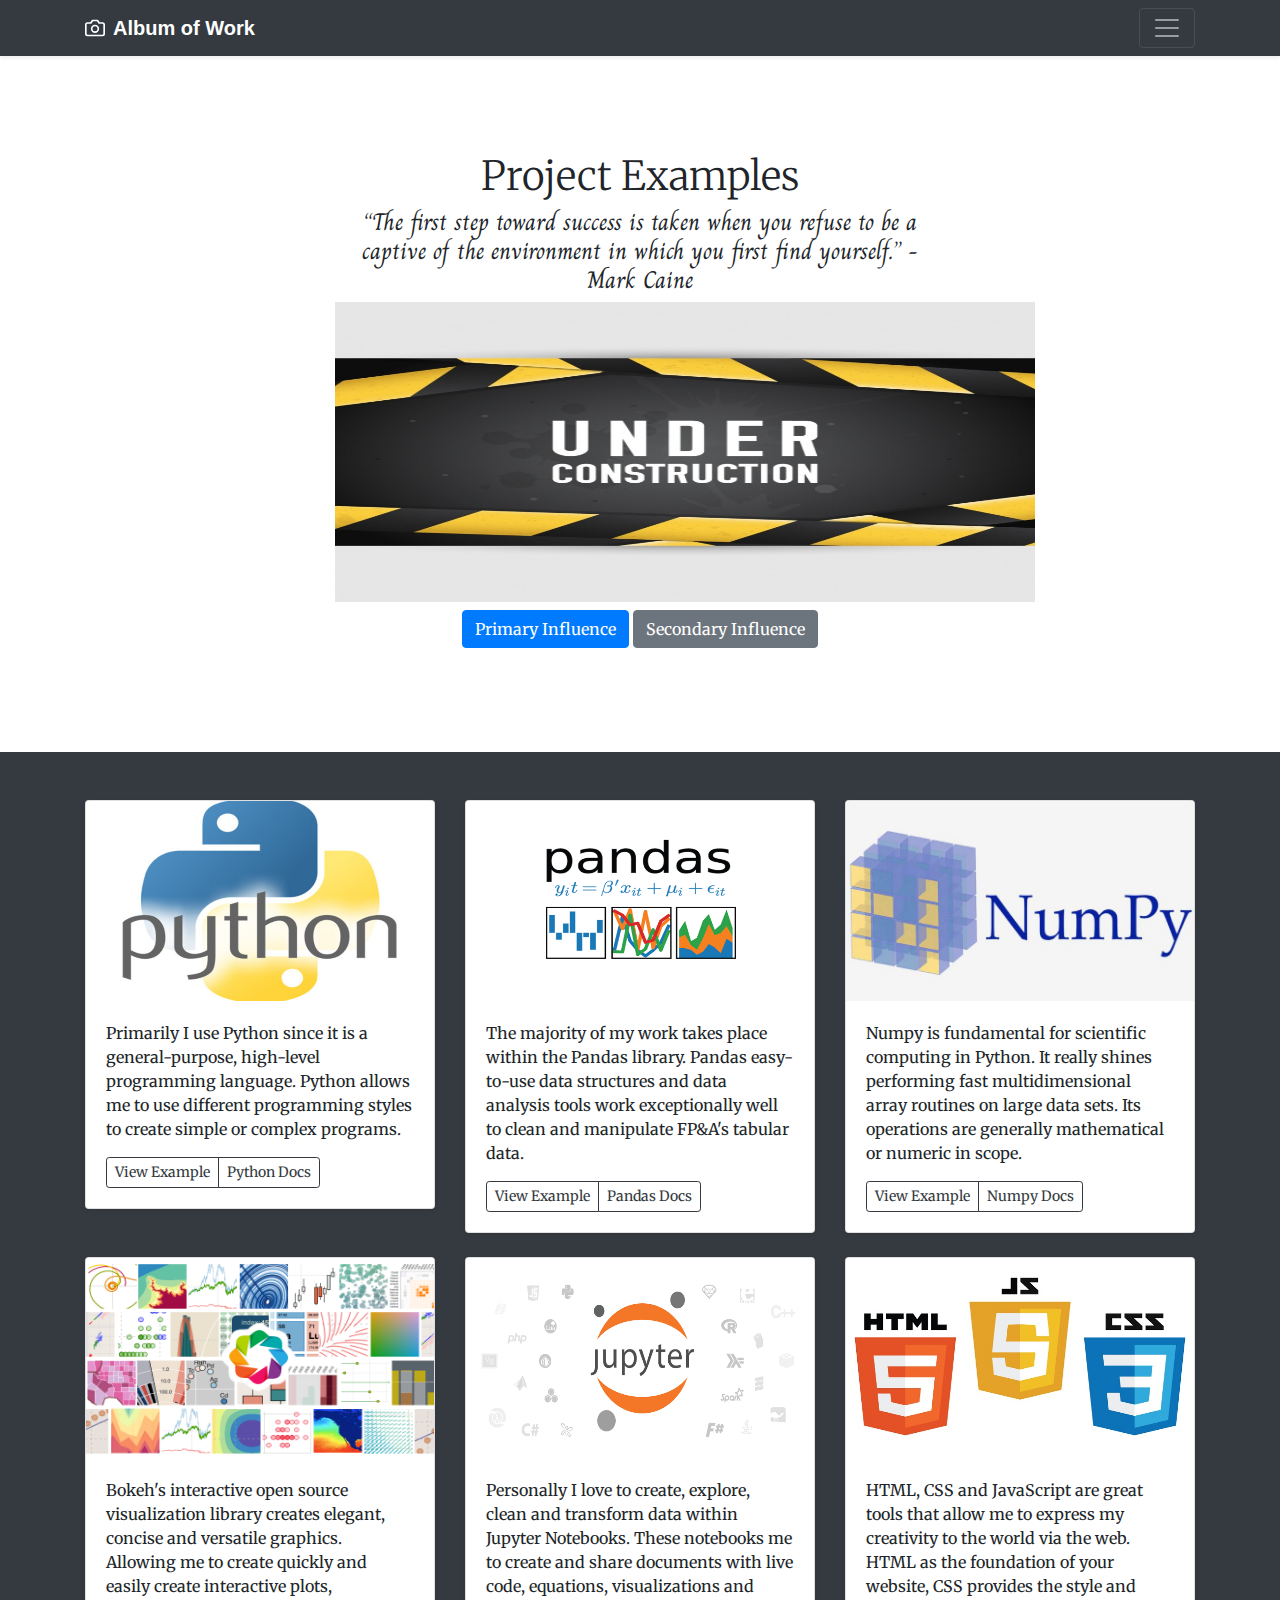
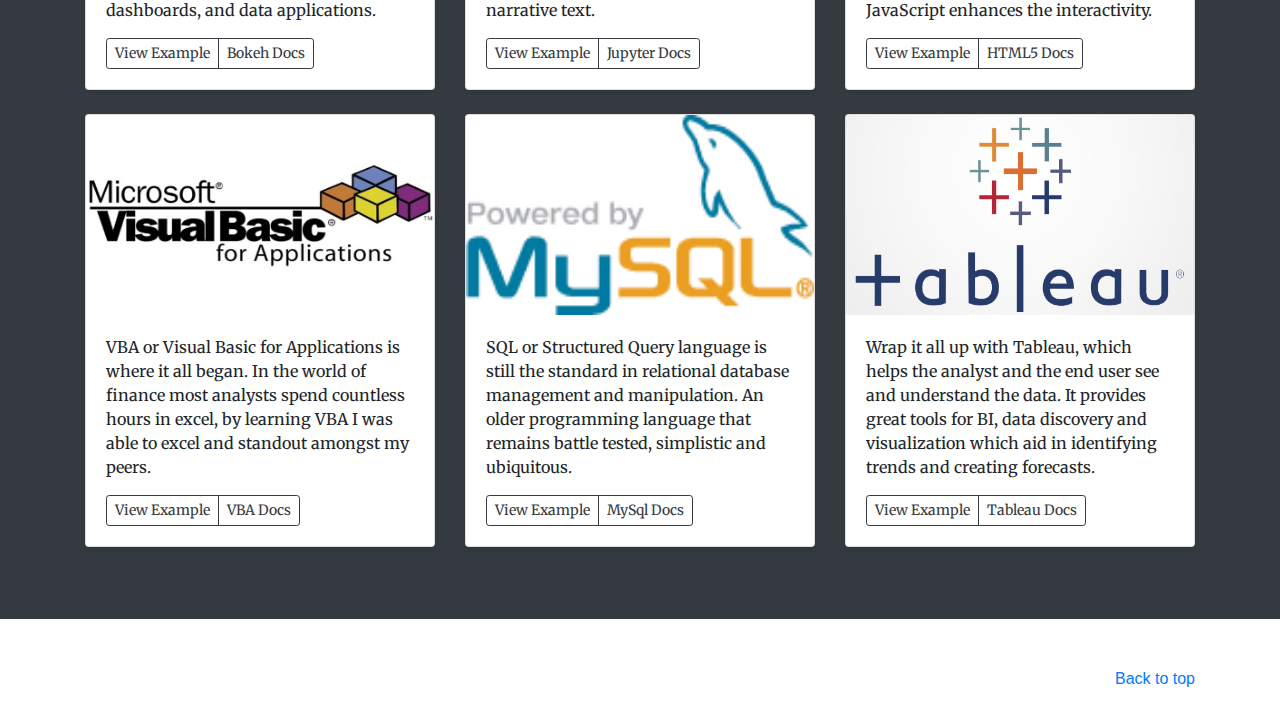
==== index.html @ d519d030 "updated python view example to data" ====
<!doctype html>
<html lang="en">
  <head>
    <meta charset="utf-8">
    <meta name="viewport" content="width=device-width, initial-scale=1, shrink-to-fit=no">
    <meta name="description" content="">
    <meta name="author" content="">
    <link rel="stylesheet" href="https://stackpath.bootstrapcdn.com/bootstrap/4.1.0/css/bootstrap.min.css" integrity="sha384-9gVQ4dYFwwWSjIDZnLEWnxCjeSWFphJiwGPXr1jddIhOegiu1FwO5qRGvFXOdJZ4" crossorigin="anonymous">
    <link rel="icon" href="pics/fp.ico">
    <link href="https://fonts.googleapis.com/css?family=Charm|Merriweather" rel="stylesheet">

    <title>My Example Page</title>

    <!-- Bootstrap core CSS -->
    <link href="css/bootstrap.min.css" rel="stylesheet">

    <!-- Custom styles for this template -->
    <link href="album.css" rel="stylesheet">
  </head>

  <body>

    <header>
      <div class="collapse bg-dark" id="navbarHeader">
        <div class="container">
          <div class="row">
            <div class="col-sm-8 col-md-7 py-4">
              <h4 class="text-white">About Me</h4>
              <p class="text-white">I am efficient, reflexive, tech-savvy financial/data analyst who thrives on creating innovative solutions for inefficient businesses practices.</p>
            </div>
            <div class="col-sm-4 offset-md-1 py-4">
              <h4 class="text-white">Contact Info</h4>
              <ul class="list-unstyled">
                <li><a href="https://www.linkedin.com/in/toddfox1/" target="_blank" class="text-white">LinkedIn</a></li>
                <li><a href="https://github.com/tfox72" target="_blank" class="text-white">Back to GitHub</a></li>
                <li><a href= "mailto: tfox2791@gmail.com" Send Email class="text-white">Email me</a></li>
              </ul>
            </div>
          </div>
        </div>
      </div>
      <div class="navbar navbar-dark bg-dark shadow-sm">
        <div class="container d-flex justify-content-between">
          <a href="#" class="navbar-brand d-flex align-items-center">
            <svg xmlns="http://www.w3.org/2000/svg" width="20" height="20" viewBox="0 0 24 24" fill="none" stroke="currentColor" stroke-width="2" stroke-linecap="round" stroke-linejoin="round" class="mr-2"><path d="M23 19a2 2 0 0 1-2 2H3a2 2 0 0 1-2-2V8a2 2 0 0 1 2-2h4l2-3h6l2 3h4a2 2 0 0 1 2 2z"></path><circle cx="12" cy="13" r="4"></circle></svg>
            <strong>Album of Work</strong>
          </a>
          <button class="navbar-toggler" type="button" data-toggle="collapse" data-target="#navbarHeader" aria-controls="navbarHeader" aria-expanded="false" aria-label="Toggle navigation">
            <span class="navbar-toggler-icon"></span>
          </button>
        </div>
      </div>
    </header>

    <main role="main">

      <section class="jumbotron text-center">
        <div class="container">
          <h1 class="jumbotron-heading">Project Examples</h1>
          <h4 style= "font-family: 'Charm', cursive;"> “The first step toward success is taken when you refuse to be a captive of the environment in which you first find yourself.” - Mark Caine</h4>
          <img src="pics/const.jpg"  style="width:700px;height:300px;" alt="Under Construction">
          <p>
            <a href="https://www.youtube.com/dataschool" role="button" target="_blank" class="btn btn-primary my-2">Primary Influence</a>
            <a href="https://www.youtube.com/channel/UCXbicpVq_ALWG4ijPKsR7ZQ" role="button" target="_blank" class="btn btn-secondary my-2">Secondary Influence</a>
          </p>
        </div>
      </section>

      <div class="album py-5 bg-dark">
        <div class="container">

          <div class="row">
            <div class="col-md-4">
              <div class="card mb-4 shadow-sm">
                <img class="card-img-top" data-src="holder.js/100px225?theme=thumb&bg=55595c&fg=eceeef&text=Thumbnail" src="pics/python.jpeg"  style="width:348px;height:200px;" alt="Card image cap">
                <div class="card-body">
                  <p class="card-text">Primarily I use Python since it is a general-purpose, high-level programming language. Python allows me to use different programming styles to create simple or complex programs.</p>
                  <div class="d-flex justify-content-between align-items-center">
                    <div class="btn-group">
                      <a href="nbHTML/SFPD.html" role="button" class="btn btn-sm btn-outline-dark" tabindex="-1" target="_blank" >View Example</a>
                      <a href="https://www.python.org/" role="button" class="btn btn-sm btn-outline-dark" tabindex="-1" target="_blank" >Python Docs</a>
                    </div>
                  </div>
                </div>
              </div>
            </div>
            <div class="col-md-4">
              <div class="card mb-4 shadow-sm">
                <img class="card-img-top" data-src="holder.js/100px225?theme=thumb&bg=55595c&fg=eceeef&text=Thumbnail" src="pics/pandas.png" style="width:348px;height:200px;" alt="Card image cap">
                <div class="card-body">
                  <p class="card-text">The majority of my work takes place within the Pandas library. Pandas easy-to-use data structures and data analysis tools work exceptionally well to clean and manipulate FP&A's tabular data.</p>
                  <div class="d-flex justify-content-between align-items-center">
                    <div class="btn-group">
                      <a href="https://pandas.pydata.org/" role="button" class="btn btn-sm btn-outline-dark" tabindex="-1" target="_blank" >View Example</a>
                      <a href="https://pandas.pydata.org/" role="button" class="btn btn-sm btn-outline-dark" tabindex="-1" target="_blank" >Pandas Docs</a>
                    </div>
                  </div>
                </div>
              </div>
            </div>
            <div class="col-md-4">
              <div class="card mb-4 shadow-sm">
                <img class="card-img-top" data-src="holder.js/100px225?theme=thumb&bg=55595c&fg=eceeef&text=Thumbnail" src="pics/numpy.png" style="width:348px;height:200px;" alt="Card image cap">
                <div class="card-body">
                  <p class="card-text">Numpy is fundamental for scientific computing in Python. It really shines performing fast multidimensional array routines on large data sets. Its operations are generally mathematical or numeric in scope. </p>
                  <div class="d-flex justify-content-between align-items-center">
                    <div class="btn-group">
                      <a href="http://www.numpy.org/" role="button" class="btn btn-sm btn-outline-dark" tabindex="-1" target="_blank" >View Example</a>
                      <a href="http://www.numpy.org/" role="button" class="btn btn-sm btn-outline-dark" tabindex="-1" target="_blank" >Numpy Docs</a>
                    </div>
                  </div>
                </div>
              </div>
            </div>

            <div class="col-md-4">
              <div class="card mb-4 shadow-sm">
                <img class="card-img-top" data-src="holder.js/100px225?theme=thumb&bg=55595c&fg=eceeef&text=Thumbnail" src="pics/bokeh.png" style="width:348px;height:200px;" alt="Card image cap">
                <div class="card-body">
                  <p class="card-text">Bokeh's interactive open source visualization library creates elegant, concise and versatile graphics. Allowing me to create quickly and easily create interactive plots, dashboards, and data applications.</p>
                  <div class="d-flex justify-content-between align-items-center">
                    <div class="btn-group">
                      <a href="https://bokeh.pydata.org/en/latest/" role="button" class="btn btn-sm btn-outline-dark" tabindex="-1" target="_blank" >View Example</a>
                      <a href="https://bokeh.pydata.org/en/latest/" role="button" class="btn btn-sm btn-outline-dark" tabindex="-1" target="_blank" >Bokeh Docs</a>
                    </div>
                  </div>
                </div>
              </div>
            </div>
            <div class="col-md-4">
              <div class="card mb-4 shadow-sm">
                <img class="card-img-top" data-src="holder.js/100px225?theme=thumb&bg=55595c&fg=eceeef&text=Thumbnail" src="pics/jupyter.png" style="width:348px;height:200px;" alt="Card image cap">
                <div class="card-body">
                  <p class="card-text">Personally I love to create, explore, clean and transform data within Jupyter Notebooks. These notebooks me to create and share documents with live code, equations, visualizations and narrative text.</p>
                  <div class="d-flex justify-content-between align-items-center">
                    <div class="btn-group">
                      <a href="https://jupyter.org/" role="button" class="btn btn-sm btn-outline-dark" tabindex="-1" target="_blank" >View Example</a>
                      <a href="https://jupyter.org/" role="button" class="btn btn-sm btn-outline-dark" tabindex="-1" target="_blank" >Jupyter Docs</a>
                    </div>
                  </div>
                </div>
              </div>
            </div>
            <div class="col-md-4">
              <div class="card mb-4 shadow-sm">
                <img class="card-img-top" data-src="holder.js/100px225?theme=thumb&bg=55595c&fg=eceeef&text=Thumbnail" src="pics/html.jpg" style="width:348px;height:200px;" alt="Card image cap">
                <div class="card-body">
                  <p class="card-text">HTML, CSS and JavaScript are great tools that allow me to express my creativity to the world via the web. HTML as the foundation of your website, CSS provides the style and JavaScript enhances the interactivity.</p>
                  <div class="d-flex justify-content-between align-items-center">
                    <div class="btn-group">
                      <a href="https://www.w3.org/Consortium/siteindex.html#technologies" role="button" class="btn btn-sm btn-outline-dark" tabindex="-1" target="_blank" >View Example</a>
                      <a href="https://www.w3.org/Consortium/siteindex.html#technologies" role="button" class="btn btn-sm btn-outline-dark" tabindex="-1" target="_blank" >HTML5 Docs</a>
                    </div>
                  </div>
                </div>
              </div>
            </div>

            <div class="col-md-4">
              <div class="card mb-4 shadow-sm">
                <img class="card-img-top" data-src="holder.js/100px225?theme=thumb&bg=55595c&fg=eceeef&text=Thumbnail" src="pics/vba.jpg" style="width:348px;height:200px;" alt="Card image cap">
                <div class="card-body">
                  <p class="card-text">VBA or Visual Basic for Applications is where it all began. In the world of finance most analysts spend countless hours in excel, by learning VBA I was able to excel and standout amongst my peers.</p>
                  <div class="d-flex justify-content-between align-items-center">
                    <div class="btn-group">
                      <a href="https://docs.microsoft.com/en-us/dotnet/visual-basic/" role="button" class="btn btn-sm btn-outline-dark" tabindex="-1" target="_blank" >View Example</a>
                      <a href="https://docs.microsoft.com/en-us/dotnet/visual-basic/" role="button" class="btn btn-sm btn-outline-dark" tabindex="-1" target="_blank" >VBA Docs</a>
                    </div>
                  </div>
                </div>
              </div>
            </div>
            <div class="col-md-4">
              <div class="card mb-4 shadow-sm">
                <img class="card-img-top" data-src="holder.js/100px225?theme=thumb&bg=55595c&fg=eceeef&text=Thumbnail" src="pics/sql.png" style="width:348px;height:200px;" alt="Card image cap">
                <div class="card-body">
                  <p class="card-text">SQL or Structured Query language is still the standard in relational database management and manipulation. An older programming language that remains battle tested, simplistic and ubiquitous. </p>
                  <div class="d-flex justify-content-between align-items-center">
                    <div class="btn-group">
                      <a href="https://dev.mysql.com/doc/" role="button" class="btn btn-sm btn-outline-dark" tabindex="-1" target="_blank" >View Example</a>
                      <a href="https://dev.mysql.com/doc/" role="button" class="btn btn-sm btn-outline-dark" tabindex="-1" target="_blank" >MySql Docs</a>
                    </div>
                  </div>
                </div>
              </div>
            </div>
            <div class="col-md-4">
              <div class="card mb-4 shadow-sm">
                <img class="card-img-top" data-src="holder.js/100px225?theme=thumb&bg=55595c&fg=eceeef&text=Thumbnail" src="pics/tableau.png" style="width:348px;height:200px;" alt="Card image cap">
                <div class="card-body">
                  <p class="card-text">Wrap it all up with Tableau, which helps the analyst and the end user see and understand the data. It provides great tools for BI, data discovery and visualization which aid in identifying  trends and creating forecasts. </p>
                  <div class="d-flex justify-content-between align-items-center">
                    <div class="btn-group">
                      <a href="https://www.tableau.com/" role="button" class="btn btn-sm btn-outline-dark" tabindex="-1" target="_blank" >View Example</a>
                      <a href="https://www.tableau.com/" role="button" class="btn btn-sm btn-outline-dark" tabindex="-1" target="_blank" >Tableau Docs</a>
                    </div>
                  </div>
                </div>
              </div>
            </div>
          </div>
        </div>
      </div>

    </main>

    <footer class="text-muted">
      <div class="container">
        <p class="float-right">
          <a href="#">Back to top</a>
      </div>
    </footer>

    <!-- Bootstrap core JavaScript
    ================================================== -->
    <!-- Placed at the end of the document so the pages load faster -->
    <script src="https://code.jquery.com/jquery-3.3.1.slim.min.js" integrity="sha384-q8i/X+965DzO0rT7abK41JStQIAqVgRVzpbzo5smXKp4YfRvH+8abtTE1Pi6jizo" crossorigin="anonymous"></script>
    <script>window.jQuery || document.write('<script src="../../../../assets/js/vendor/jquery-slim.min.js"><\/script>')</script>
    <script src="vendor/popper.min.js"></script>
    <script src="js/bootstrap.min.js"></script>
    <script src="vendor/holder.min.js"></script>


  </body>
</html>
---- album.css ----
:root {
  --jumbotron-padding-y: 3rem;
}

.jumbotron {
  padding-top: var(--jumbotron-padding-y);
  padding-bottom: var(--jumbotron-padding-y);
  margin-bottom: 0;
  background-color: #fff;
}
@media (min-width: 768px) {
  .jumbotron {
    padding-top: calc(var(--jumbotron-padding-y) * 2);
    padding-bottom: calc(var(--jumbotron-padding-y) * 2);
  }
}

.jumbotron p:last-child {
  margin-bottom: 0;
}

.jumbotron-heading {
  font-weight: 300;
}

.jumbotron .container {
  max-width: 40rem;
}

footer {
  padding-top: 3rem;
  padding-bottom: 3rem;
}

footer p {
  margin-bottom: .25rem;
}

.box-shadow { box-shadow: 0 .25rem .75rem rgba(0, 0, 0, .05); }

main {
  font-family: 'Charm', cursive;
  font-family: 'Merriweather', serif;
}

section {
  background-image: url("pics/back.png");
  background-repeat: no-repeat;
  background-position: center;
}
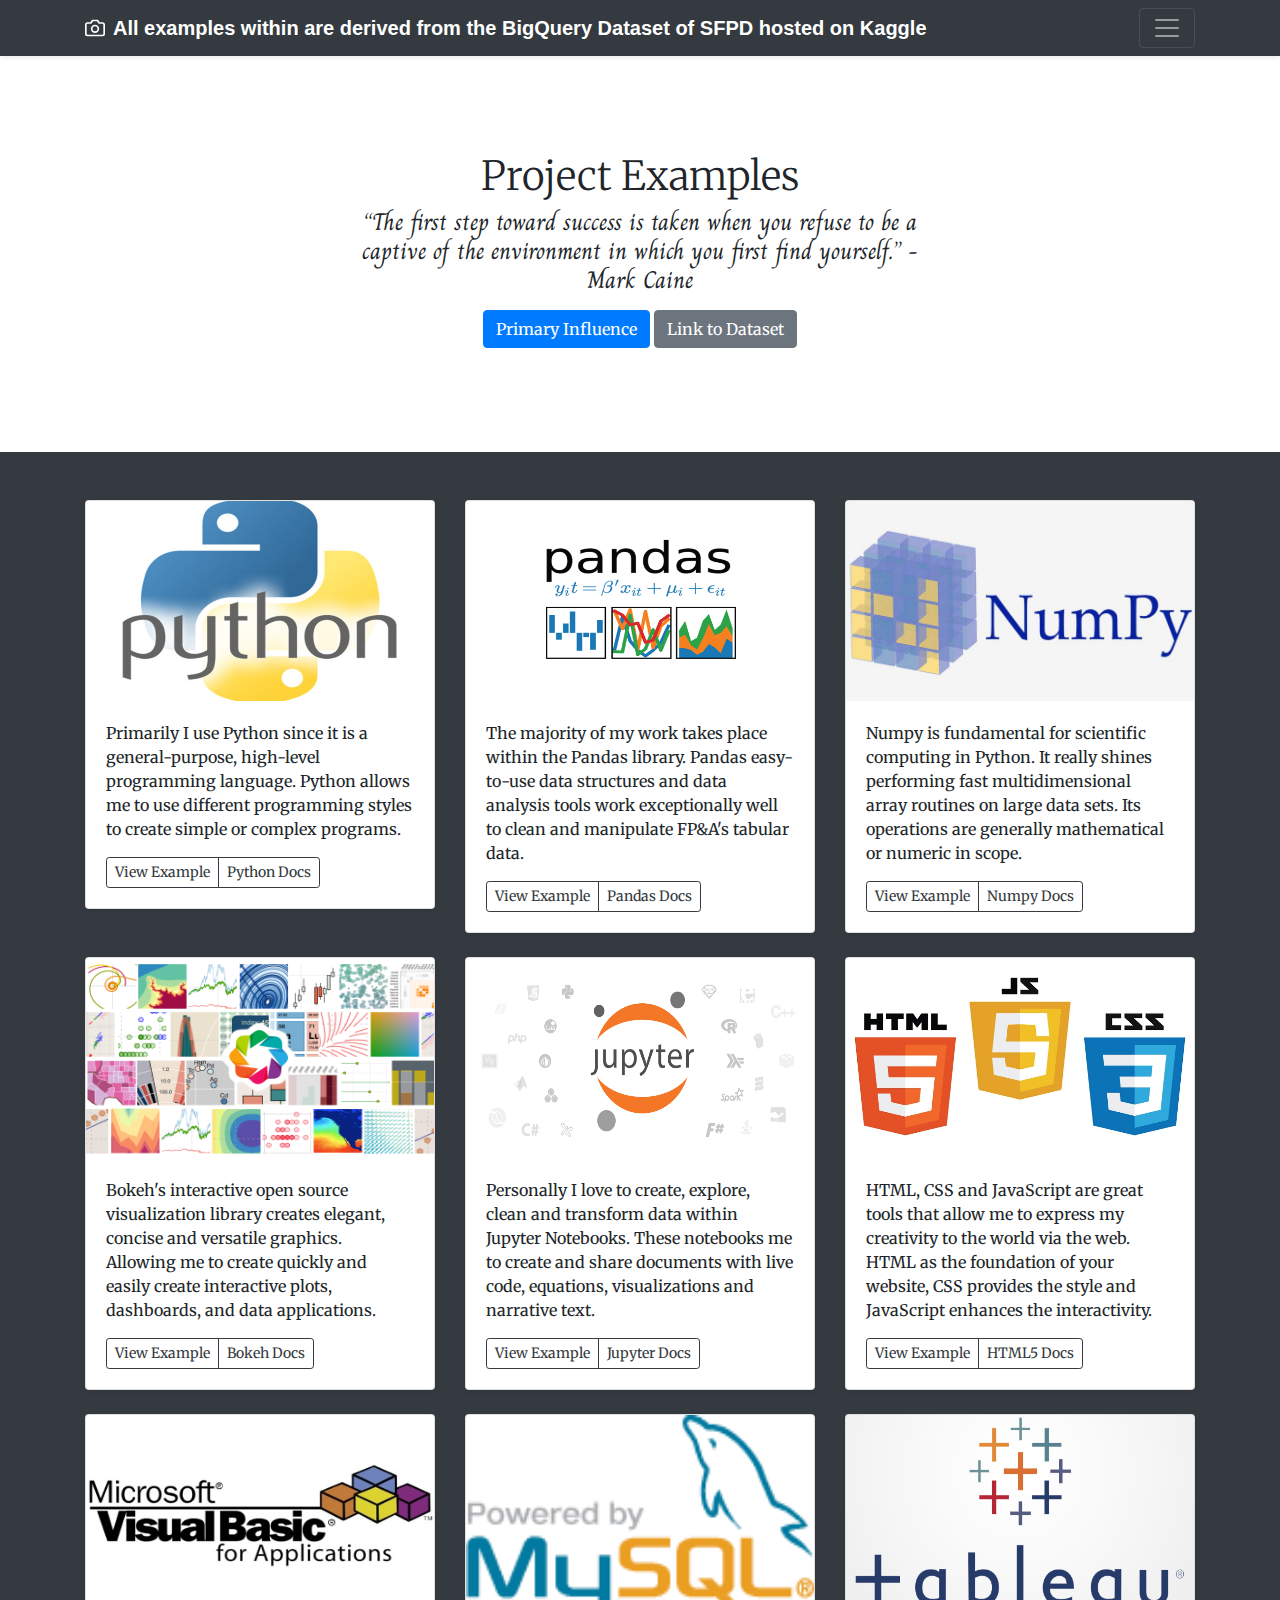
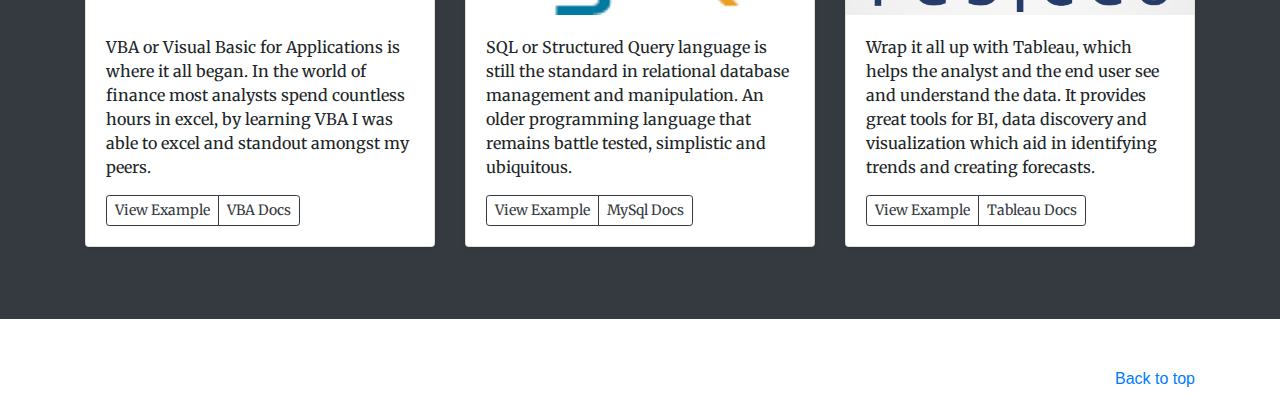
==== commit 36cfbdcb: "Add files via upload" ====
--- a/index.html
+++ b/index.html
@@ -32,7 +32,7 @@
               <h4 class="text-white">Contact Info</h4>
               <ul class="list-unstyled">
                 <li><a href="https://www.linkedin.com/in/toddfox1/" target="_blank" class="text-white">LinkedIn</a></li>
-                <li><a href="https://github.com/tfox72" target="_blank" class="text-white">Back to GitHub</a></li>
+                <li><a href="https://github.com/tfox72" target="_blank" class="text-white">Github</a></li>
                 <li><a href= "mailto: tfox2791@gmail.com" Send Email class="text-white">Email me</a></li>
               </ul>
             </div>
@@ -43,7 +43,7 @@
         <div class="container d-flex justify-content-between">
           <a href="#" class="navbar-brand d-flex align-items-center">
             <svg xmlns="http://www.w3.org/2000/svg" width="20" height="20" viewBox="0 0 24 24" fill="none" stroke="currentColor" stroke-width="2" stroke-linecap="round" stroke-linejoin="round" class="mr-2"><path d="M23 19a2 2 0 0 1-2 2H3a2 2 0 0 1-2-2V8a2 2 0 0 1 2-2h4l2-3h6l2 3h4a2 2 0 0 1 2 2z"></path><circle cx="12" cy="13" r="4"></circle></svg>
-            <strong>Album of Work</strong>
+            <strong>All examples within are derived from the BigQuery Dataset of SFPD hosted on Kaggle </strong>
           </a>
           <button class="navbar-toggler" type="button" data-toggle="collapse" data-target="#navbarHeader" aria-controls="navbarHeader" aria-expanded="false" aria-label="Toggle navigation">
             <span class="navbar-toggler-icon"></span>
@@ -58,10 +58,9 @@
         <div class="container">
           <h1 class="jumbotron-heading">Project Examples</h1>
           <h4 style= "font-family: 'Charm', cursive;"> “The first step toward success is taken when you refuse to be a captive of the environment in which you first find yourself.” - Mark Caine</h4>
-          <img src="pics/const.jpg"  style="width:700px;height:300px;" alt="Under Construction">
           <p>
             <a href="https://www.youtube.com/dataschool" role="button" target="_blank" class="btn btn-primary my-2">Primary Influence</a>
-            <a href="https://www.youtube.com/channel/UCXbicpVq_ALWG4ijPKsR7ZQ" role="button" target="_blank" class="btn btn-secondary my-2">Secondary Influence</a>
+            <a href="https://www.kaggle.com/datasf/san-francisco/home" role="button" target="_blank" class="btn btn-secondary my-2">Link to Dataset</a>
           </p>
         </div>
       </section>
@@ -77,7 +76,7 @@
                   <p class="card-text">Primarily I use Python since it is a general-purpose, high-level programming language. Python allows me to use different programming styles to create simple or complex programs.</p>
                   <div class="d-flex justify-content-between align-items-center">
                     <div class="btn-group">
-                      <a href="nbHTML/SFPD.html" role="button" class="btn btn-sm btn-outline-dark" tabindex="-1" target="_blank" >View Example</a>
+                      <a href="SFPD.html" role="button" class="btn btn-sm btn-outline-dark" tabindex="-1" target="_blank" >View Example</a>
                       <a href="https://www.python.org/" role="button" class="btn btn-sm btn-outline-dark" tabindex="-1" target="_blank" >Python Docs</a>
                     </div>
                   </div>
@@ -91,7 +90,7 @@
                   <p class="card-text">The majority of my work takes place within the Pandas library. Pandas easy-to-use data structures and data analysis tools work exceptionally well to clean and manipulate FP&A's tabular data.</p>
                   <div class="d-flex justify-content-between align-items-center">
                     <div class="btn-group">
-                      <a href="https://pandas.pydata.org/" role="button" class="btn btn-sm btn-outline-dark" tabindex="-1" target="_blank" >View Example</a>
+                      <a href="SFPD_Pandas.html" role="button" class="btn btn-sm btn-outline-dark" tabindex="-1" target="_blank" >View Example</a>
                       <a href="https://pandas.pydata.org/" role="button" class="btn btn-sm btn-outline-dark" tabindex="-1" target="_blank" >Pandas Docs</a>
                     </div>
                   </div>
@@ -120,7 +119,7 @@
                   <p class="card-text">Bokeh's interactive open source visualization library creates elegant, concise and versatile graphics. Allowing me to create quickly and easily create interactive plots, dashboards, and data applications.</p>
                   <div class="d-flex justify-content-between align-items-center">
                     <div class="btn-group">
-                      <a href="https://bokeh.pydata.org/en/latest/" role="button" class="btn btn-sm btn-outline-dark" tabindex="-1" target="_blank" >View Example</a>
+                      <a href="SFPD_BOKEH.html" role="button" class="btn btn-sm btn-outline-dark" tabindex="-1" target="_blank" >View Example</a>
                       <a href="https://bokeh.pydata.org/en/latest/" role="button" class="btn btn-sm btn-outline-dark" tabindex="-1" target="_blank" >Bokeh Docs</a>
                     </div>
                   </div>
@@ -216,9 +215,9 @@
     <!-- Placed at the end of the document so the pages load faster -->
     <script src="https://code.jquery.com/jquery-3.3.1.slim.min.js" integrity="sha384-q8i/X+965DzO0rT7abK41JStQIAqVgRVzpbzo5smXKp4YfRvH+8abtTE1Pi6jizo" crossorigin="anonymous"></script>
     <script>window.jQuery || document.write('<script src="../../../../assets/js/vendor/jquery-slim.min.js"><\/script>')</script>
-    <script src="vendor/popper.min.js"></script>
-    <script src="js/bootstrap.min.js"></script>
-    <script src="vendor/holder.min.js"></script>
+    <script src="../../../../assets/js/vendor/popper.min.js"></script>
+    <script src="../../../../dist/js/bootstrap.min.js"></script>
+    <script src="../../../../assets/js/vendor/holder.min.js"></script>
 
 
   </body>
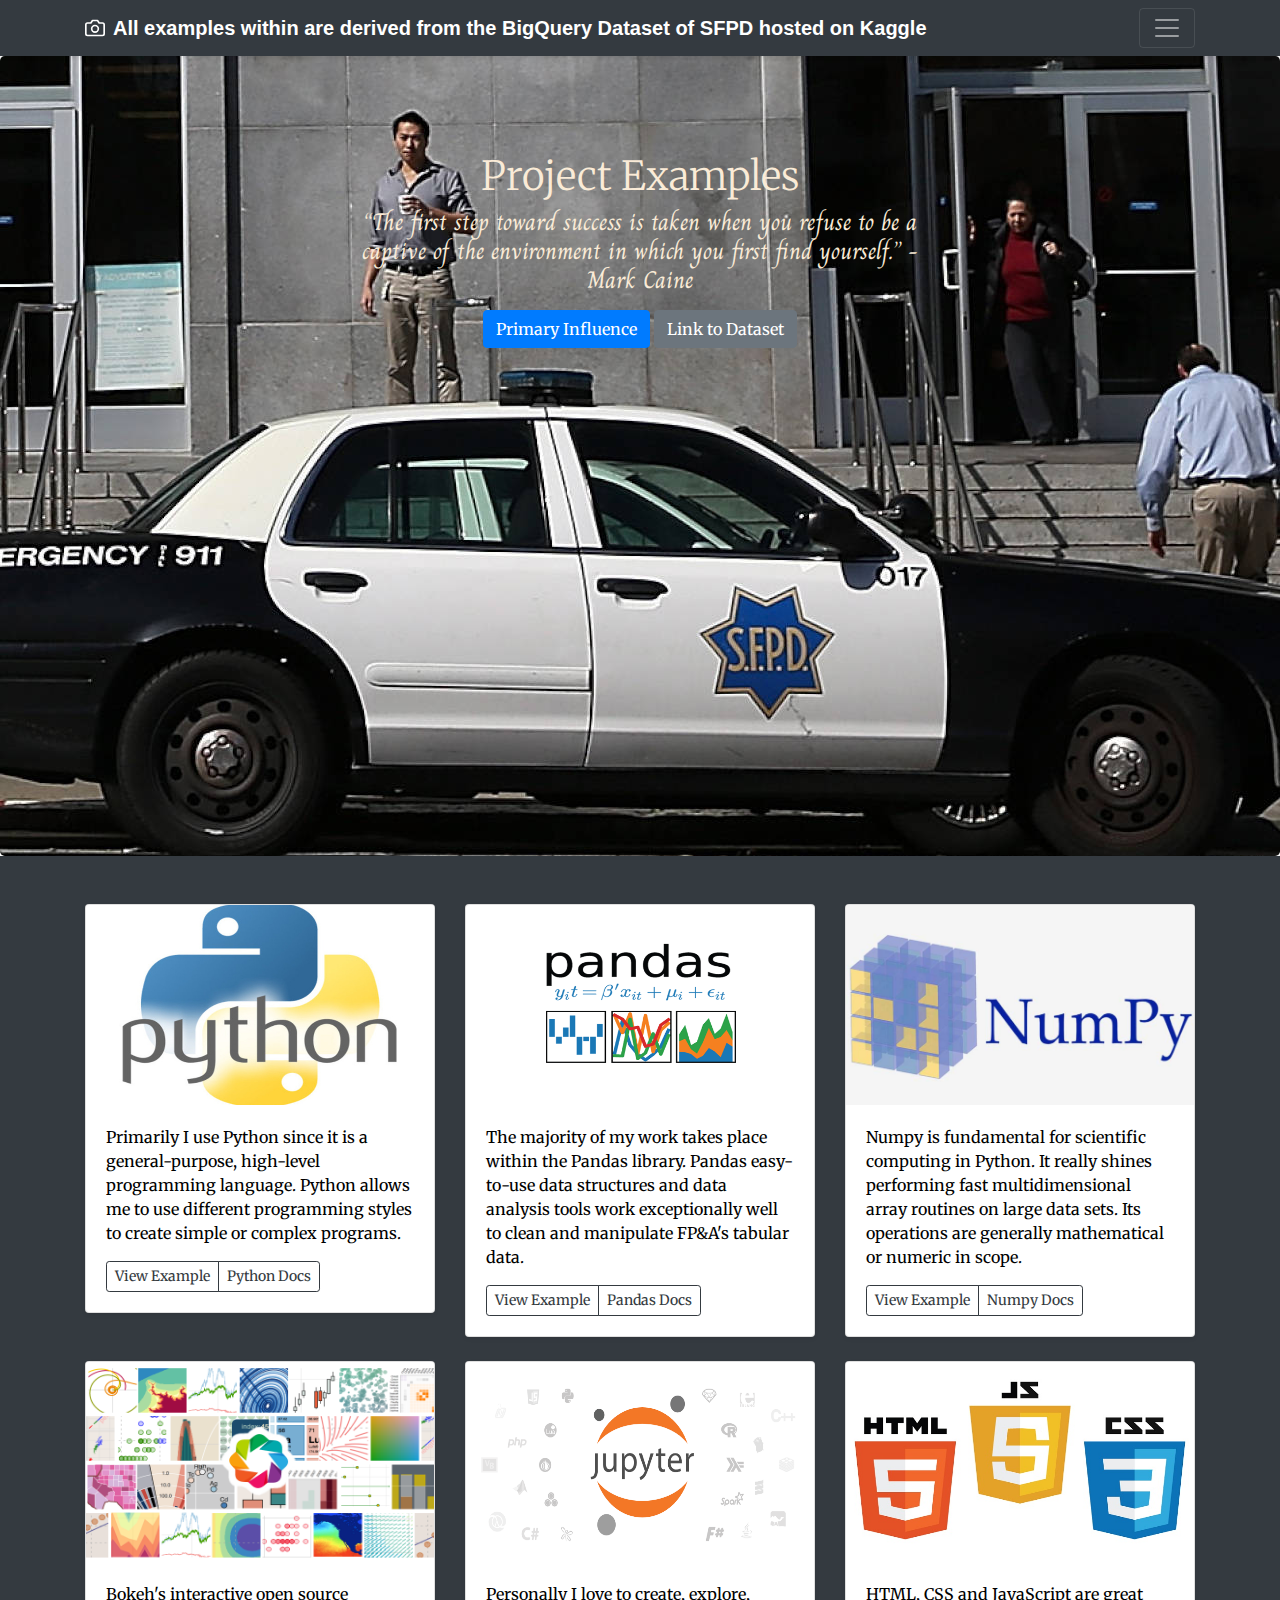
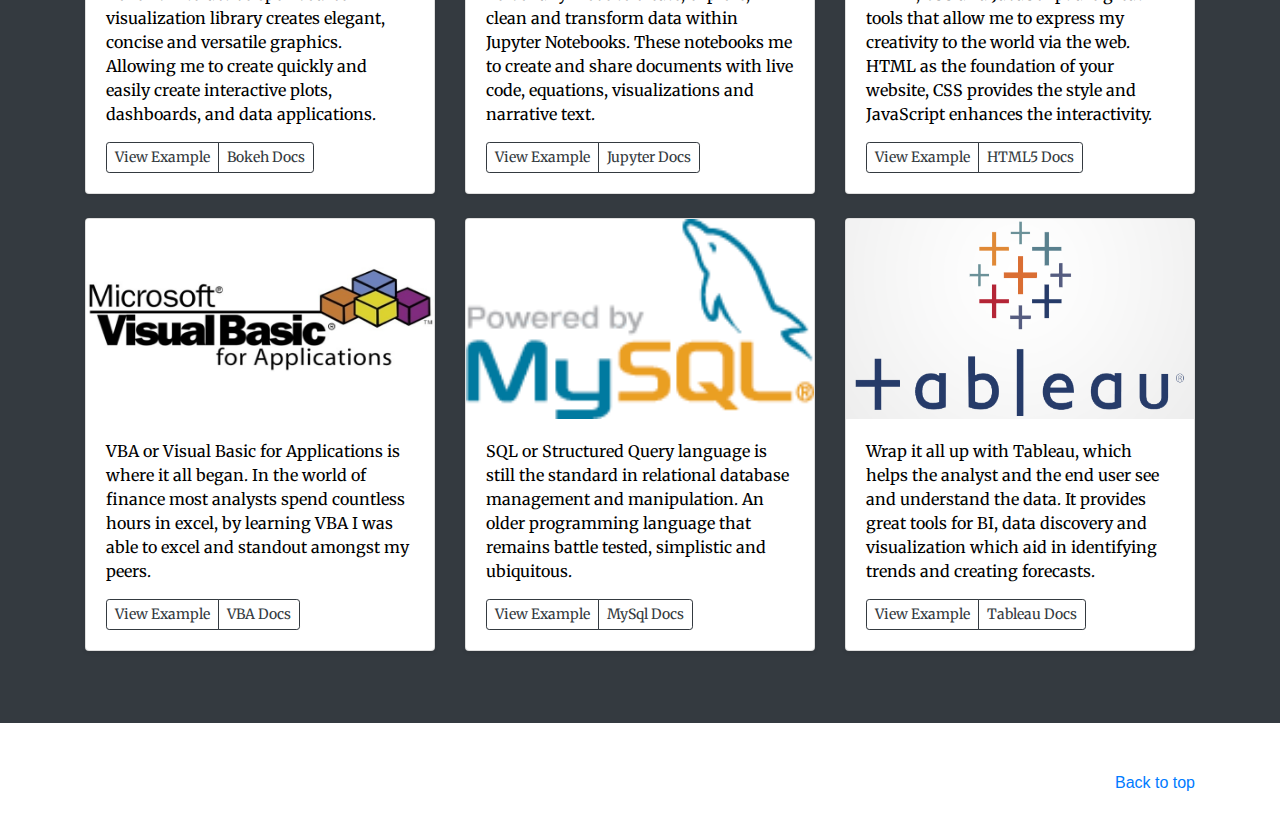
==== commit fd5b748a: "Update index.html" ====
--- a/index.html
+++ b/index.html
@@ -76,7 +76,7 @@
                   <p class="card-text">Primarily I use Python since it is a general-purpose, high-level programming language. Python allows me to use different programming styles to create simple or complex programs.</p>
                   <div class="d-flex justify-content-between align-items-center">
                     <div class="btn-group">
-                      <a href="SFPD.html" role="button" class="btn btn-sm btn-outline-dark" tabindex="-1" target="_blank" >View Example</a>
+                      <a href="nbHTML/SFPD.html" role="button" class="btn btn-sm btn-outline-dark" tabindex="-1" target="_blank" >View Example</a>
                       <a href="https://www.python.org/" role="button" class="btn btn-sm btn-outline-dark" tabindex="-1" target="_blank" >Python Docs</a>
                     </div>
                   </div>
@@ -90,7 +90,7 @@
                   <p class="card-text">The majority of my work takes place within the Pandas library. Pandas easy-to-use data structures and data analysis tools work exceptionally well to clean and manipulate FP&A's tabular data.</p>
                   <div class="d-flex justify-content-between align-items-center">
                     <div class="btn-group">
-                      <a href="SFPD_Pandas.html" role="button" class="btn btn-sm btn-outline-dark" tabindex="-1" target="_blank" >View Example</a>
+                      <a href="nbHTML/SFPD_Pandas.html" role="button" class="btn btn-sm btn-outline-dark" tabindex="-1" target="_blank" >View Example</a>
                       <a href="https://pandas.pydata.org/" role="button" class="btn btn-sm btn-outline-dark" tabindex="-1" target="_blank" >Pandas Docs</a>
                     </div>
                   </div>
@@ -119,7 +119,7 @@
                   <p class="card-text">Bokeh's interactive open source visualization library creates elegant, concise and versatile graphics. Allowing me to create quickly and easily create interactive plots, dashboards, and data applications.</p>
                   <div class="d-flex justify-content-between align-items-center">
                     <div class="btn-group">
-                      <a href="SFPD_BOKEH.html" role="button" class="btn btn-sm btn-outline-dark" tabindex="-1" target="_blank" >View Example</a>
+                      <a href="nbHTML/SFPD_BOKEH.html" role="button" class="btn btn-sm btn-outline-dark" tabindex="-1" target="_blank" >View Example</a>
                       <a href="https://bokeh.pydata.org/en/latest/" role="button" class="btn btn-sm btn-outline-dark" tabindex="-1" target="_blank" >Bokeh Docs</a>
                     </div>
                   </div>
@@ -215,9 +215,9 @@
     <!-- Placed at the end of the document so the pages load faster -->
     <script src="https://code.jquery.com/jquery-3.3.1.slim.min.js" integrity="sha384-q8i/X+965DzO0rT7abK41JStQIAqVgRVzpbzo5smXKp4YfRvH+8abtTE1Pi6jizo" crossorigin="anonymous"></script>
     <script>window.jQuery || document.write('<script src="../../../../assets/js/vendor/jquery-slim.min.js"><\/script>')</script>
-    <script src="../../../../assets/js/vendor/popper.min.js"></script>
-    <script src="../../../../dist/js/bootstrap.min.js"></script>
-    <script src="../../../../assets/js/vendor/holder.min.js"></script>
+    <script src="/vendor/popper.min.js"></script>
+    <script src="/js/bootstrap.min.js"></script>
+    <script src="/vendor/holder.min.js"></script>
 
 
   </body>
--- a/album.css
+++ b/album.css
@@ -41,10 +41,47 @@
 main {
   font-family: 'Charm', cursive;
   font-family: 'Merriweather', serif;
+  color: black;
+  font-style: font-effect-3d
 }
 
 section {
-  background-image: url("pics/back.png");
+  background-image: url("/pics/t.jpg");
   background-repeat: no-repeat;
-  background-position: center;
+  background-position: center ;
+  height: 800px;
+  color: antiquewhite
 }
+
+h2 {
+  font-family: 'Charm', cursive, "Century Gothic", CenturyGothic, "AppleGothic", sans-serif;
+  font-size: 20px;
+  padding: 60px 30px;
+  text-align: center;
+  text-transform: uppercase;
+  text-rendering: optimizeLegibility;
+}
+h2.elegantshadow {
+  color: #131313;
+  background-color: #e7e5e4;
+  letter-spacing: 0.15em;
+  text-shadow: 1px -1px 0 #767676, -1px 2px 1px #737272, -2px 4px 1px #767474, -3px 6px 1px #787777, -4px 8px 1px #7b7a7a, -5px 10px 1px #7f7d7d, -6px 12px 1px #828181, -7px 14px 1px #868585, -8px 16px 1px #8b8a89, -9px 18px 1px #8f8e8d, -10px 20px 1px #949392, -11px 22px 1px #999897, -12px 24px 1px #9e9c9c, -13px 26px 1px #a3a1a1, -14px 28px 1px #a8a6a6, -15px 30px 1px #adabab, -16px 32px 1px #b2b1b0, -17px 34px 1px #b7b6b5, -18px 36px 1px #bcbbba, -19px 38px 1px #c1bfbf, -20px 40px 1px #c6c4c4, -21px 42px 1px #cbc9c8, -22px 44px 1px #cfcdcd, -23px 46px 1px #d4d2d1, -24px 48px 1px #d8d6d5, -25px 50px 1px #dbdad9, -26px 52px 1px #dfdddc, -27px 54px 1px #e2e0df, -28px 56px 1px #e4e3e2;
+}
+h2.deepshadow {
+  color: #e0dfdc;
+  background-color: #333;
+  letter-spacing: 0.1em;
+  text-shadow: 0 -1px 0 #fff, 0 1px 0 #2e2e2e, 0 2px 0 #2c2c2c, 0 3px 0 #2a2a2a, 0 4px 0 #282828, 0 5px 0 #262626, 0 6px 0 #242424, 0 7px 0 #222, 0 8px 0 #202020, 0 9px 0 #1e1e1e, 0 10px 0 #1c1c1c, 0 11px 0 #1a1a1a, 0 12px 0 #181818, 0 13px 0 #161616, 0 14px 0 #141414, 0 15px 0 #121212, 0 22px 30px rgba(0, 0, 0, 0.9);
+}
+h2.insetshadow {
+  color: #202020;
+  background-color: #2d2d2d;
+  letter-spacing: 0.1em;
+  text-shadow: -1px -1px 1px #111, 2px 2px 1px #363636;
+}
+h2.retroshadow {
+  color: #2c2c2c;
+  background-color: #d5d5d5;
+  letter-spacing: 0.05em;
+  text-shadow: 4px 4px 0px #d5d5d5, 7px 7px 0px rgba(0, 0, 0, 0.2);
+}
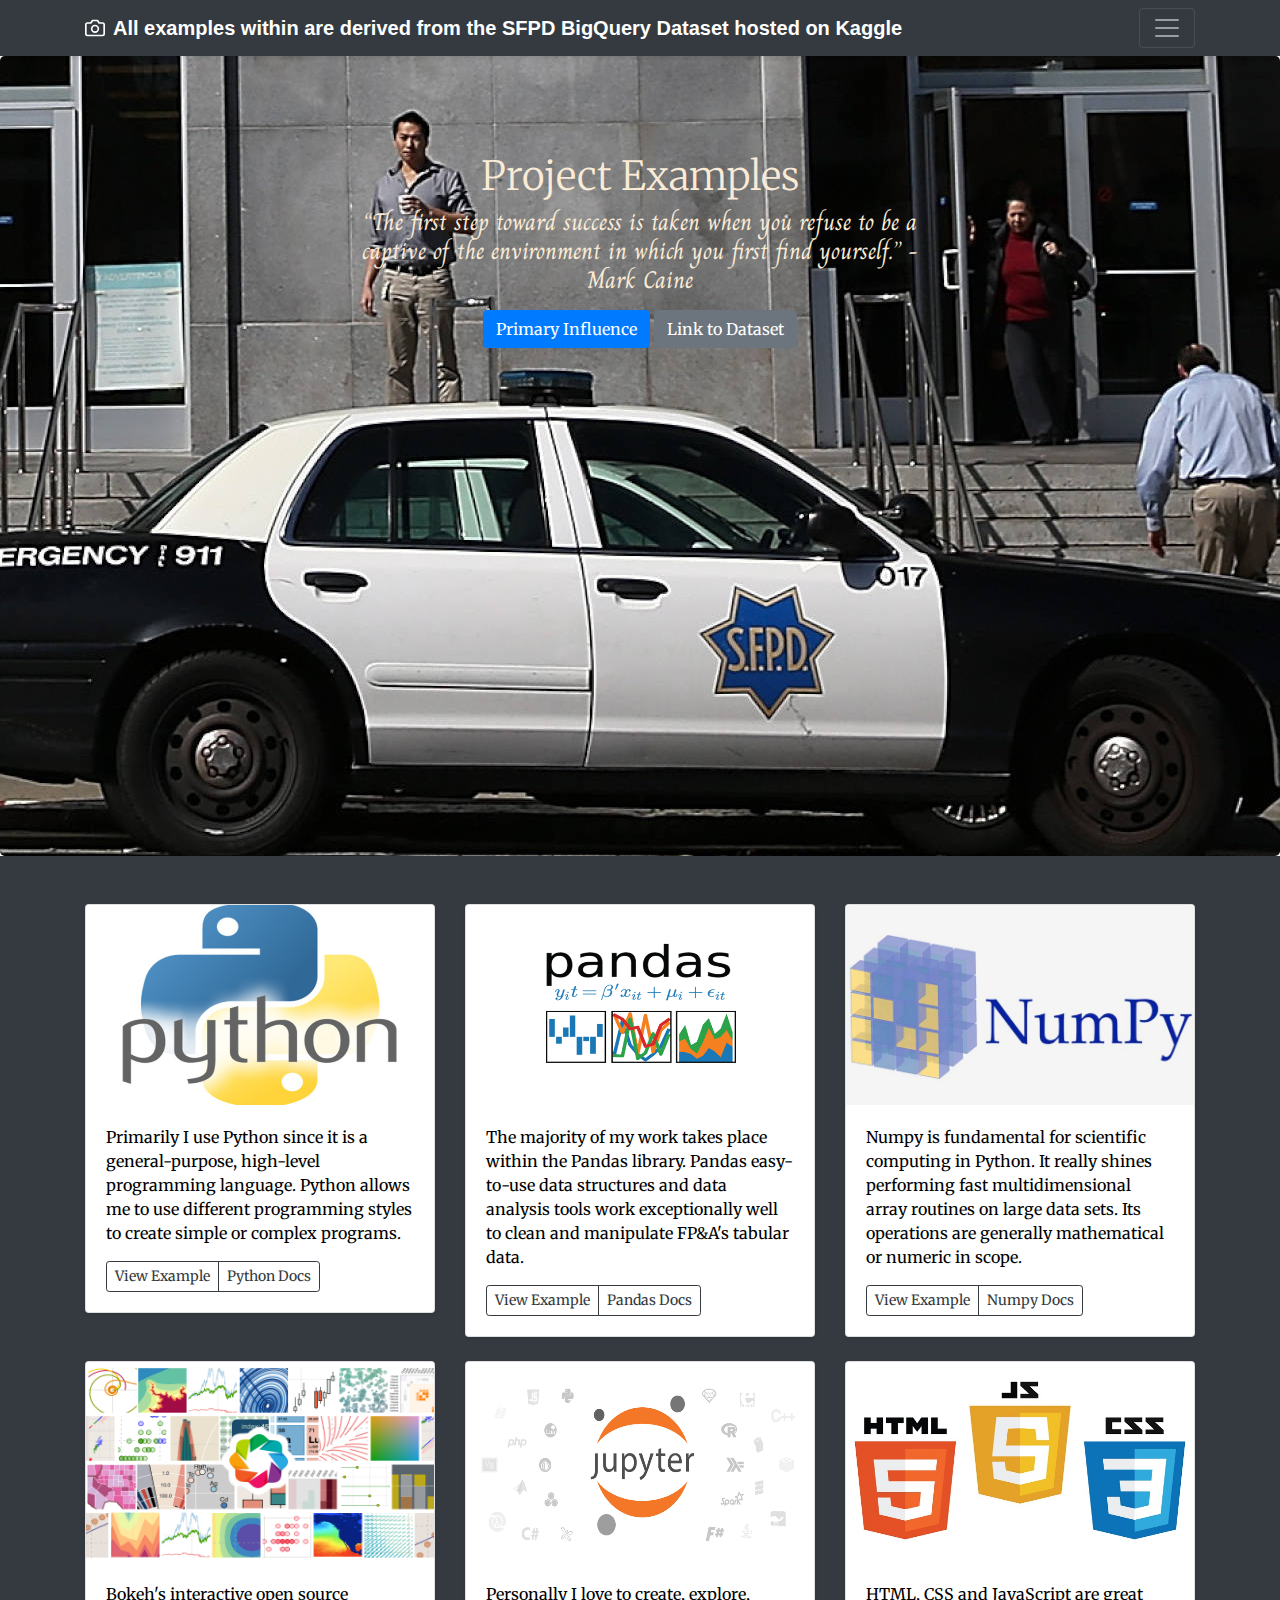
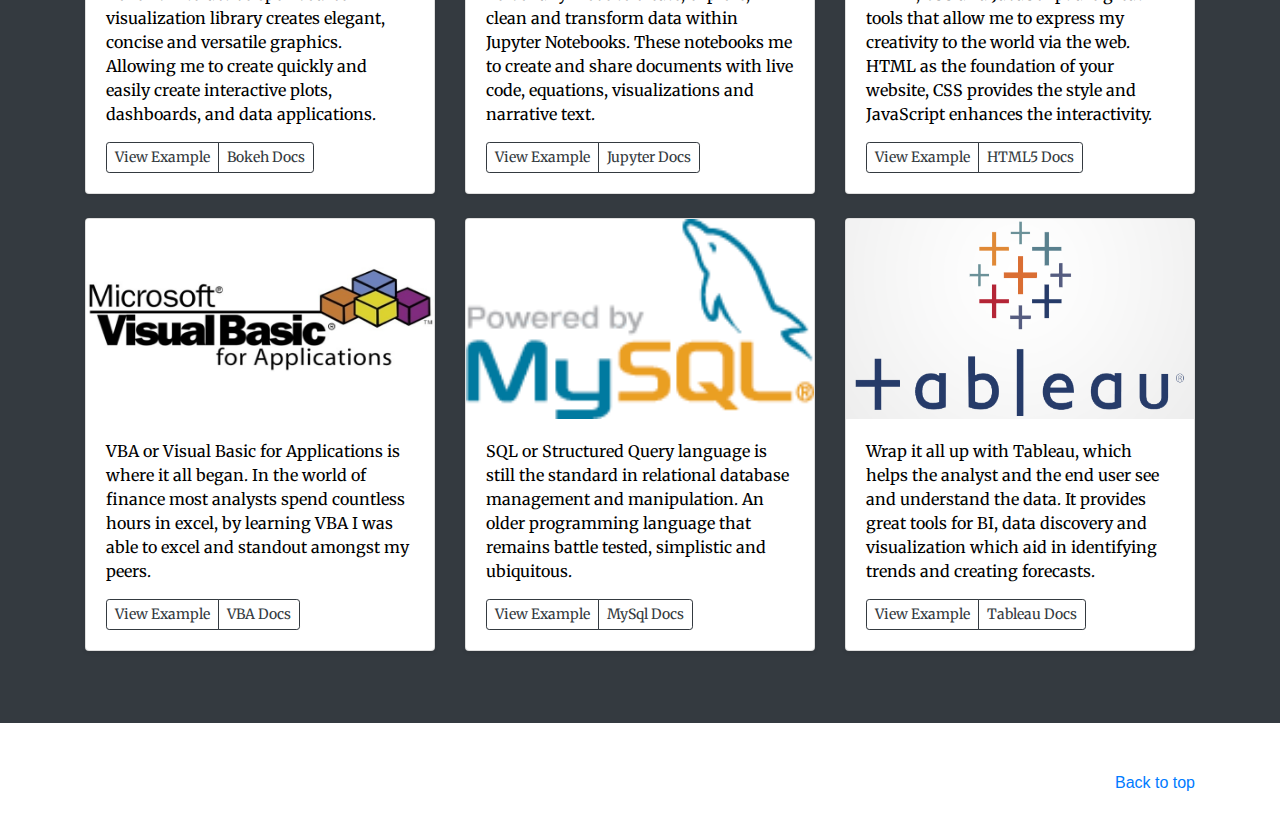
==== commit 9462a424: "Update index.html" ====
--- a/index.html
+++ b/index.html
@@ -43,7 +43,7 @@
         <div class="container d-flex justify-content-between">
           <a href="#" class="navbar-brand d-flex align-items-center">
             <svg xmlns="http://www.w3.org/2000/svg" width="20" height="20" viewBox="0 0 24 24" fill="none" stroke="currentColor" stroke-width="2" stroke-linecap="round" stroke-linejoin="round" class="mr-2"><path d="M23 19a2 2 0 0 1-2 2H3a2 2 0 0 1-2-2V8a2 2 0 0 1 2-2h4l2-3h6l2 3h4a2 2 0 0 1 2 2z"></path><circle cx="12" cy="13" r="4"></circle></svg>
-            <strong>All examples within are derived from the BigQuery Dataset of SFPD hosted on Kaggle </strong>
+            <strong> All examples within are derived from the SFPD BigQuery Dataset hosted on Kaggle </strong>
           </a>
           <button class="navbar-toggler" type="button" data-toggle="collapse" data-target="#navbarHeader" aria-controls="navbarHeader" aria-expanded="false" aria-label="Toggle navigation">
             <span class="navbar-toggler-icon"></span>
@@ -215,9 +215,9 @@
     <!-- Placed at the end of the document so the pages load faster -->
     <script src="https://code.jquery.com/jquery-3.3.1.slim.min.js" integrity="sha384-q8i/X+965DzO0rT7abK41JStQIAqVgRVzpbzo5smXKp4YfRvH+8abtTE1Pi6jizo" crossorigin="anonymous"></script>
     <script>window.jQuery || document.write('<script src="../../../../assets/js/vendor/jquery-slim.min.js"><\/script>')</script>
-    <script src="/vendor/popper.min.js"></script>
-    <script src="/js/bootstrap.min.js"></script>
-    <script src="/vendor/holder.min.js"></script>
+    <script src="vendor/popper.min.js"></script>
+    <script src="js/bootstrap.min.js"></script>
+    <script src="vendor/holder.min.js"></script>
 
 
   </body>
